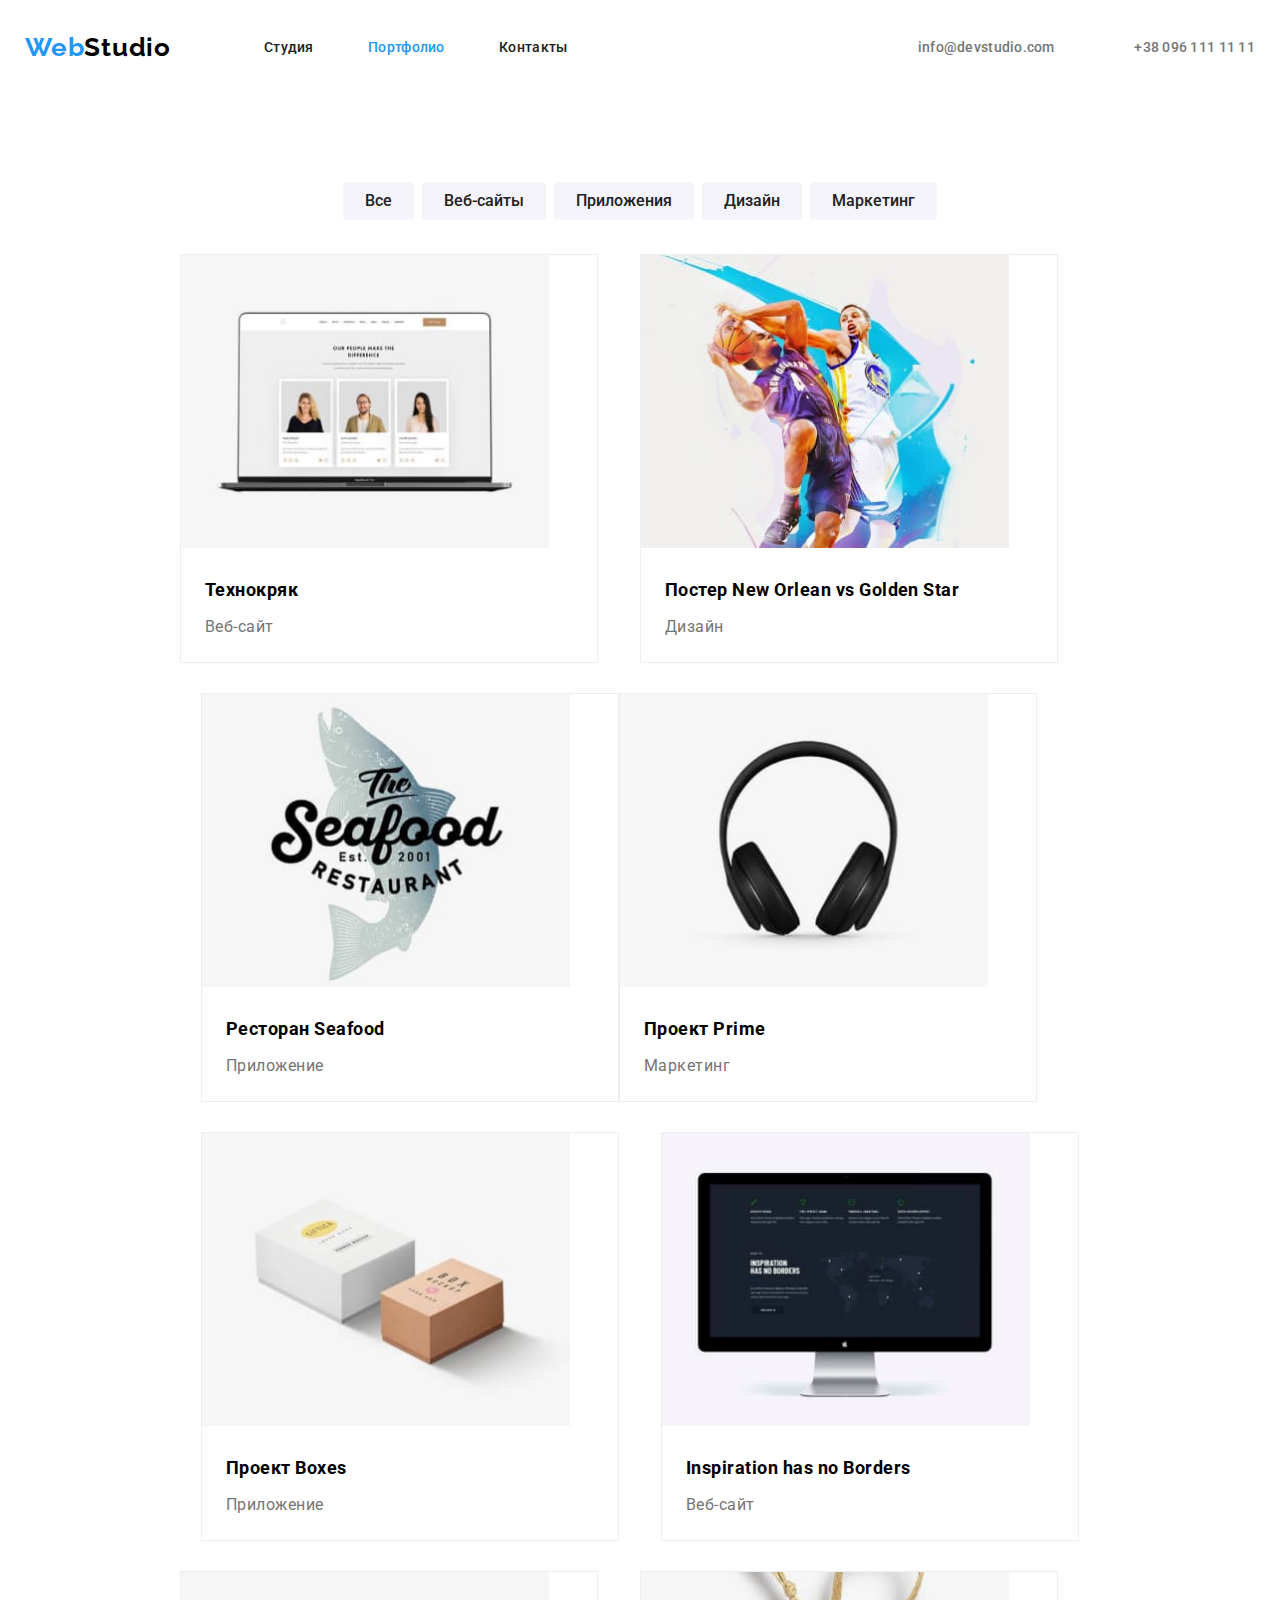
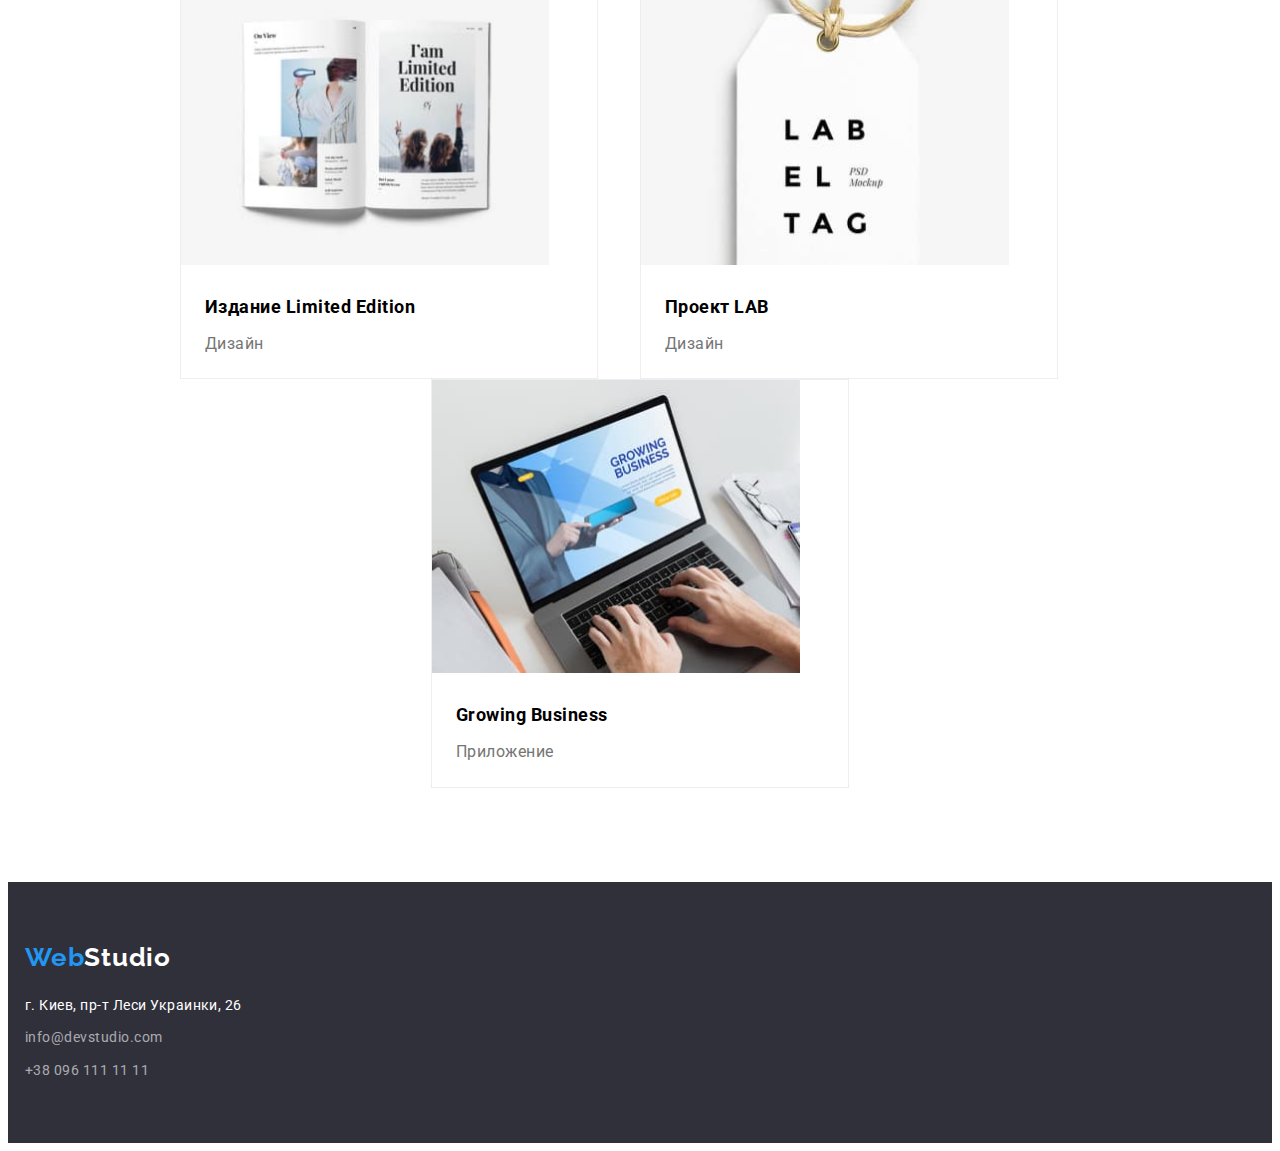
==== portfolio.html @ 66385137 "Add files via upload" ====
<!DOCTYPE html>
<html lang="ru">
  <head>
    <meta charset="UTF-8" />
    <meta name="viewport" content="width=device-width, initial-scale=1.0" />
    <title>My HTML document</title>
    <link rel="preconnect" href="https://fonts.gstatic.com" />
    <link
      href="https://fonts.googleapis.com/css2?family=Raleway:wght@700&family=Roboto:wght@400;500;700;900&display=swap"
      rel="stylesheet"
    />
    <link
      rel="stylesheet"
      href="https://cdnjs.cloudflare.com/ajax/libs/modern-normalize/1.0.0/modern-normalize.min.css"
      integrity="sha512-ISS7cAi1PEhQ8jnbJpJZMd29NlhNj4AWYyLOSp2CE/CsHxTCu+r+t0D2yoJudVrd0/8fTVPUVDzY5Tvli75u/g=="
      crossorigin="anonymous"
    />
    <link rel="stylesheet" href="./css/style.css" />
  </head>

  <body>
    <!-- navigation -->
    <header>
      <nav class="navigation">
        <!-- logo -->
        <a href="./index.html" class="logo-nav"
          ><span class="logo-main">Web</span>Studio</a
        >

        <!-- links -->
        <ul class="main-nav">
          <li class="nav-item">
            <a href="./index.html" class="link">Студия</a>
          </li>
          <li class="nav-item">
            <a href="./portfolio.html" class="link current">Портфолио</a>
          </li>
          <li class="nav-item"><a href="#" class="link">Контакты</a></li>
        </ul>

        <!-- contacts -->
        <ul class="contact-nav">
          <li class="nav-item">
            <a href="mailto:info@devstudio.com" class="link"
              >info@devstudio.com</a
            >
          </li>
          <li class="nav-item">
            <a href="tel:+380961111111" class="link">+38 096 111 11 11</a>
          </li>
        </ul>
      </nav>
    </header>

    <main>
      <h1 class="visually-hidden">Наши проекты</h1>

      <!-- filter -->
      <section class="section">
        <ul class="filter">
          <li class="item">
            <button type="button" class="radio-btn">Все</button>
          </li>
          <li class="item">
            <button type="button" class="radio-btn">Веб-сайты</button>
          </li>
          <li class="item">
            <button type="button" class="radio-btn">Приложения</button>
          </li>
          <li class="item">
            <button type="button" class="radio-btn">Дизайн</button>
          </li>
          <li class="item">
            <button type="button" class="radio-btn">Маркетинг</button>
          </li>
        </ul>

        <h2 class="visually-hidden">Примеры проектов</h2>

        <!-- project list -->

        <ul class="projects">
          <li class="item">
            <a href="#" class="filter-item">
              <img
                src="./images/kat1.jpg"
                alt="открытый ноутбук"
                width="368"
                height="293"
              />
              <div class="item-text">
                <h3 class="project-title">Технокряк</h3>
                <p class="project-text">Веб-сайт</p>
              </div>
            </a>
          </li>
          <li class="item">
            <a href="#" class="filter-item">
              <img
                src="./images/kat2.jpg"
                alt="два баскетболиста с мячем"
                width="368"
                height="293"
              />
              <div class="item-text">
                <h3 class="project-title">Постер New Orlean vs Golden Star</h3>
                <p class="project-text">Дизайн</p>
              </div>
            </a>
          </li>
          <li class="item">
            <a href="#" class="filter-item">
              <img
                src="./images/kat3.jpg"
                alt="логотип ресторана"
                width="368"
                height="293"
              />
              <div class="item-text">
                <h3 class="project-title">Ресторан Seafood</h3>
                <p class="project-text">Приложение</p>
              </div>
            </a>
          </li>
          <li class="item">
            <a href="#" class="filter-item">
              <img
                src="./images/kat4.jpg"
                alt="наушники"
                width="368"
                height="293"
              />
              <div class="item-text">
                <h3 class="project-title">Проект Prime</h3>
                <p class="project-text">Маркетинг</p>
              </div>
            </a>
          </li>
          <li class="item">
            <a href="#" class="filter-item">
              <img
                src="./images/kat5.jpg"
                alt="две коробки"
                width="368"
                height="293"
              />
              <div class="item-text">
                <h3 class="project-title">Проект Boxes</h3>
                <p class="project-text">Приложение</p>
              </div>
            </a>
          </li>
          <li class="item">
            <a href="#" class="filter-item">
              <img
                src="./images/kat6.jpg"
                alt="монитор"
                width="368"
                height="293"
              />
              <div class="item-text">
                <h3 class="project-title">Inspiration has no Borders</h3>
                <p class="project-text">Веб-сайт</p>
              </div>
            </a>
          </li>
          <li class="item">
            <a href="#" class="filter-item">
              <img
                src="./images/kat7.jpg"
                alt="книга"
                width="368"
                height="293"
              />
              <div class="item-text">
                <h3 class="project-title">Издание Limited Edition</h3>
                <p class="project-text">Дизайн</p>
              </div>
            </a>
          </li>
          <li class="item">
            <a href="#" class="filter-item">
              <img
                src="./images/kat8.jpg"
                alt="визитка на нитке"
                width="368"
                height="293"
              />
              <div class="item-text">
                <h3 class="project-title">Проект LAB</h3>
                <p class="project-text">Дизайн</p>
              </div>
            </a>
          </li>
          <li class="item">
            <a href="#" class="filter-item">
              <img
                src="./images/kat9.jpg"
                alt="ноутбук"
                width="368"
                height="293"
              />
              <div class="item-text">
                <h3 class="project-title">Growing Business</h3>
                <p class="project-text">Приложение</p>
              </div>
            </a>
          </li>
        </ul>
      </section>
    </main>

    <footer>
      <address class="address">
        <section class="section">
          <!-- logo -->
          <a href="./index.html" class="logo-address"
            ><span class="logo-main">Web</span>Studio</a
          >

          <!-- contacts -->
          <ul class="address-links">
            <li class="item">
              <a href="https://goo.su/33cc" class="link"
                >г. Киев, пр-т Леси Украинки, 26</a
              >
            </li>
            <li class="item">
              <a href="mailto:info@devstudio.com" class="link contact"
                >info@devstudio.com</a
              >
            </li>
            <li class="item">
              <a href="tel:+380961111111" class="link contact"
                >+38 096 111 11 11</a
              >
            </li>
          </ul>
        </section>
      </address>
    </footer>
  </body>
</html>
---- css/style.css ----
:root {
  --primary-text-color: #000000;
  --navigation-text-color: #212121;
  --secondary-text-color: #757575;
  --accent-color: #2196f3;
  --accent-color-text: #ffffff;
  --section-bg-color: #f5f4fa;
  --address-bg-color: #2f303a;
  --buttons-bg: #f5f4fa;
  --main-font-family: Roboto, sans-serif;
  --main-logo-font: Raleway, sans-serif;
}

body {
  background-color: #ffffff;
  color: var(--primary-text-color);
  letter-spacing: 0.03em;
  font-family: var(--main-font-family);
}

/* current page nav accent */
.main-nav .link.current {
  color: var(--accent-color);
}

/* section wraper */
.section {
  margin: 0 auto;
  width: 1230px;
  padding: 94px 15px;
}

/* ---------- Header and Footer start ---------- */

/* logo */
.logo-nav {
  text-decoration: none;
  color: var(--primary-text-color);
  font-family: var(--main-logo-font);
  font-weight: 700;
  font-size: 26px;
  line-height: 1.2;
  letter-spacing: 0.03em;

  margin-right: 93px;
}

.logo-main {
  color: var(--accent-color);
}

/* Navigation section */
.navigation {
  margin: 0 auto;
  width: 1230px;
  padding: 0px 15px;

  display: flex;
  align-items: center;
}

.main-nav,
.contact-nav {
  margin: 0px;
  padding: 0px;
  list-style: none;
}

.navigation .nav-item {
  align-items: center;
  display: inline-flex;
}

.navigation .contact-nav {
  margin-left: auto;
}

.navigation .link {
  text-decoration: none;
  color: var(--navigation-text-color);
  font-weight: 500;
  font-size: 14px;
  line-height: 1.14;
  letter-spacing: 0.02em;

  padding-top: 32px;
  padding-bottom: 32px;
}

.contact-nav .link {
  color: var(--secondary-text-color);
}

.contact-nav .nav-item::before {
  content: "";
  height: 15px;
  width: 15px;
  background-repeat: no-repeat;
  background-size: contain;
  background-position: center;
  margin-right: 10px;
}

.contact-nav .nav-item.mail::before {
  background-image: url("../images/envelope.svg");
}

.contact-nav .nav-item.phone::before {
  background-image: url("../images/smartphone.svg");
}

.main-nav .link:hover,
.main-nav .link:focus,
.contact-nav .link:hover,
.contact-nav .link:focus {
  color: var(--accent-color);
}

.navigation .nav-item:not(:last-child) {
  margin-right: 50px;
}

/* adress */
.address {
  background-color: var(--address-bg-color);
  font-style: normal;
}

.address .section {
  padding-top: 60px;
  padding-bottom: 60px;
}

.address .logo-address {
  color: var(--accent-color-text);
  font-family: var(--main-logo-font);
  font-weight: 700;
  font-size: 26px;
  line-height: 1.2;
  letter-spacing: 0.03em;
  text-decoration: none;
  display: block;
  margin-bottom: 20px;
}

.address-links {
  padding: 0px;
  list-style: none;
  margin: 0px;
}

.address-links .item:not(:last-child) {
  margin-bottom: 9px;
}

.address-links .link {
  color: var(--accent-color-text);
  font-family: var(--main-font-family);
  font-weight: 400;
  font-size: 14px;
  line-height: 1.7;
  text-decoration: none;
}

.address-links .link.contact {
  color: rgba(255, 255, 255, 0.6);
}

/* --------------- Header and Footer end --------------- */

/* --------------- INDEX.HTML START -------------------- */

/* hero */
.hero .hero-title {
  font-weight: 900;
  font-size: 44px;
  line-height: 1.4;
  letter-spacing: 0.06em;
  color: var(--accent-color-text);

  /* padding-top: 200px; */
  margin-top: 0;
  margin-bottom: 30px;
}

.hero .button {
  text-decoration: none;
  color: var(--accent-color-text);
  background-color: var(--accent-color);
  font-weight: 700;
  font-size: 16px;
  line-height: 1.87;
  letter-spacing: 0.06em;

  min-width: 200px;

  border: solid transparent;
  border-radius: 6px;
  display: inline-block;
  padding: 10px 32px;
  box-shadow: 0px 4px 4px rgba(0, 0, 0, 0.15);
  border-radius: 4px;
}

.hero {
  min-height: 600px;

  padding: 157px 0;
  display: flex;
  justify-content: center;

  background-repeat: no-repeat;
  background-position: center;
  background-size: cover;

  background-image: linear-gradient(
      to right,
      rgba(47, 48, 58, 0.4),
      rgba(47, 48, 58, 0.4)
    ),
    url("../images/hero.jpg");
}

.hero .banner {
  max-width: 1200px;
  padding-left: 15px;
  padding-right: 15px;
  text-align: center;
}

/* skills company section */
.skills {
  padding: 0px;
  list-style: none;
  margin-top: 0px;
  margin-bottom: 94px;
  display: flex;
  justify-content: space-between;
}

.skills .skills-item {
  max-width: 270px;
}

.skills .skills-item::before {
  content: "";
  display: block;
  height: 120px;
  background-color: var(--buttons-bg);
  border-radius: 4px;
  background-repeat: no-repeat;
  background-position: center;
  margin-bottom: 30px;
}

.skills .skills-item.first::before {
  background-image: url("../images/antenna.svg");
}

.skills .skills-item.second::before {
  background-image: url("../images/clock.svg");
}

.skills .skills-item.third::before {
  background-image: url("../images/diagram.svg");
}

.skills .skills-item.forth::before {
  background-image: url("../images/astronaut.svg");
}

.skills .section-title {
  font-weight: 700;
  font-size: 14px;
  line-height: 1.14;

  margin-top: 0;
  margin-bottom: 10px;
}

.skills .text {
  color: var(--secondary-text-color);
  font-weight: 400;
  font-size: 14px;
  line-height: 1.7;

  margin: 0;
}

/* examples section */
.section .example-title {
  font-weight: 700;
  font-size: 36px;
  line-height: 1.7;

  margin-top: 0;
  margin-bottom: 50px;
  text-align: center;
}

.section .example-images {
  padding: 0px;
  list-style: none;
  margin-top: 0;
  margin-bottom: 0;
  display: flex;
  justify-content: space-between;
}

/* team section */
.team-section {
  background-color: var(--section-bg-color);
}

.team-section .team-title {
  font-weight: 700;
  font-size: 36px;
  line-height: 42px;
  line-height: 1.7;
  text-align: center;

  margin-top: 0;
  margin-bottom: 50px;
}

.team-section .team-cards {
  padding: 0px;
  list-style: none;
  margin-top: 0;
  margin-bottom: 0;
  display: flex;
  justify-content: space-between;
}

.team-section .card {
  margin-bottom: 30px;
}

.team-section .card-item {
  background-color: var(--accent-color-text);
  box-shadow: 0px 1px 3px rgba(0, 0, 0, 0.12), 0px 1px 1px rgba(0, 0, 0, 0.14),
    0px 2px 1px rgba(0, 0, 0, 0.2);
  border-radius: 0px 0px 4px 4px;
  padding-bottom: 30px;
}

.card-item .headline,
.card-item .description {
  text-align: center;
}

.team-section .headline {
  font-weight: 500;
  font-size: 16px;
  line-height: 1.2;

  margin-top: 0;
  margin-bottom: 10px;
}

.team-section .description {
  color: var(--secondary-text-color);
  font-weight: 400;
  font-size: 16px;
  line-height: 19px;

  margin: 0;
}

/* --------------- INDEX.HTML END --------------- */

/* --------------- PORTFOLIO.HTML START --------- */

/* h1 h2 hiden*/
.visually-hidden {
  position: absolute;
  width: 1px;
  height: 1px;
  margin: -1px;
  border: 0;
  padding: 0;

  white-space: nowrap;
  clip-path: inset(100%);
  clip: rect(0 0 0 0);
  overflow: hidden;
}

/* filter buttons */
.filter .item:not(:last-child) {
  margin-right: 8px;
}

.section .filter {
  list-style: none;
  margin-top: 0;
  margin-bottom: 34px;
  padding: 0;

  display: flex;
  justify-content: center;
}

.filter .radio-btn {
  font-family: var(--main-font-family);
  background-color: var(--section-bg-color);
  color: var(--navigation-text-color);
  font-weight: 500;
  font-size: 16px;
  line-height: 1.62;
  margin: 0;
  border: none;
  padding: 6px 22px;
  border-radius: 4px;
  cursor: pointer;
}

.filter .radio-btn:hover,
.filter .radio-btn:focus {
  color: var(--accent-color-text);
  background-color: var(--accent-color);
  box-shadow: 0px 3px 1px rgba(0, 0, 0, 0.1), 0px 1px 2px rgba(0, 0, 0, 0.08),
    0px 2px 2px rgba(0, 0, 0, 0.12);
}

/* projexts section */
.filter-item {
  text-decoration: none;
  margin: 0;
}

.projects {
  list-style: none;
  margin: 0;
  padding: 0;
  display: flex;
  flex-wrap: wrap;
  justify-content: center;
}

.projects .item {
  margin-top: 0;
  margin-bottom: 30px;
  min-height: 404px;
  border: 1px solid #eeeeee;
}

.projects .item:not(:nth-child(3n)) {
  margin-right: 42px;
}

.projects .item:nth-last-child(-n + 3) {
  margin-bottom: 0px;
}

.projects .item:hover,
.projects .item:focus {
  box-shadow: 0px 1px 1px rgba(0, 0, 0, 0.12), 0px 4px 4px rgba(0, 0, 0, 0.06),
    1px 4px 6px rgba(0, 0, 0, 0.16);
}

.projects .project-title {
  color: var(--primary-text-color);
  font-weight: 700;
  font-size: 18px;
  line-height: 2;

  margin-top: 0;
  margin-bottom: 4px;
}

.projects .project-text {
  color: var(--secondary-text-color);
  font-weight: 400;
  font-size: 16px;
  line-height: 1.87;

  margin: 0;
}

.filter-item .item-text {
  padding: 20px 24px;
  width: 368px;
}

/* --------------- PORTFOLIO.HTML END --------------- */
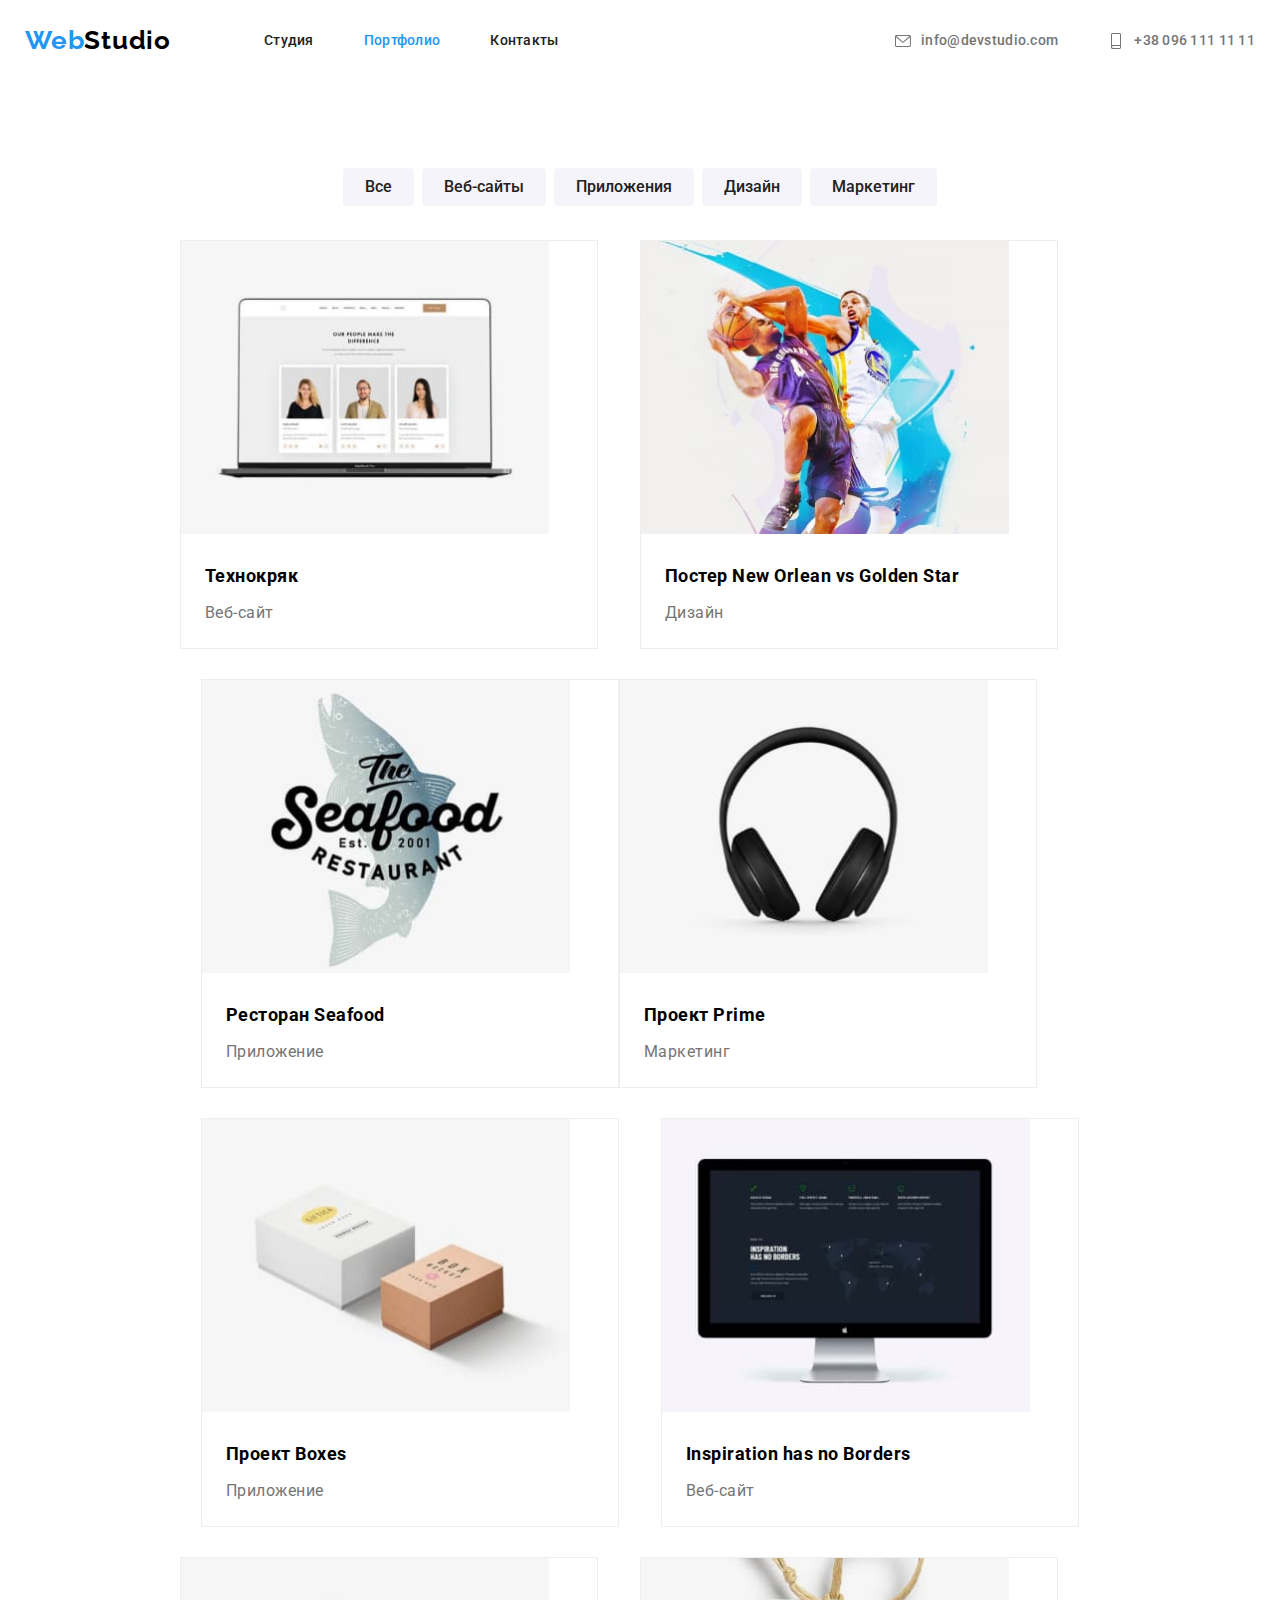
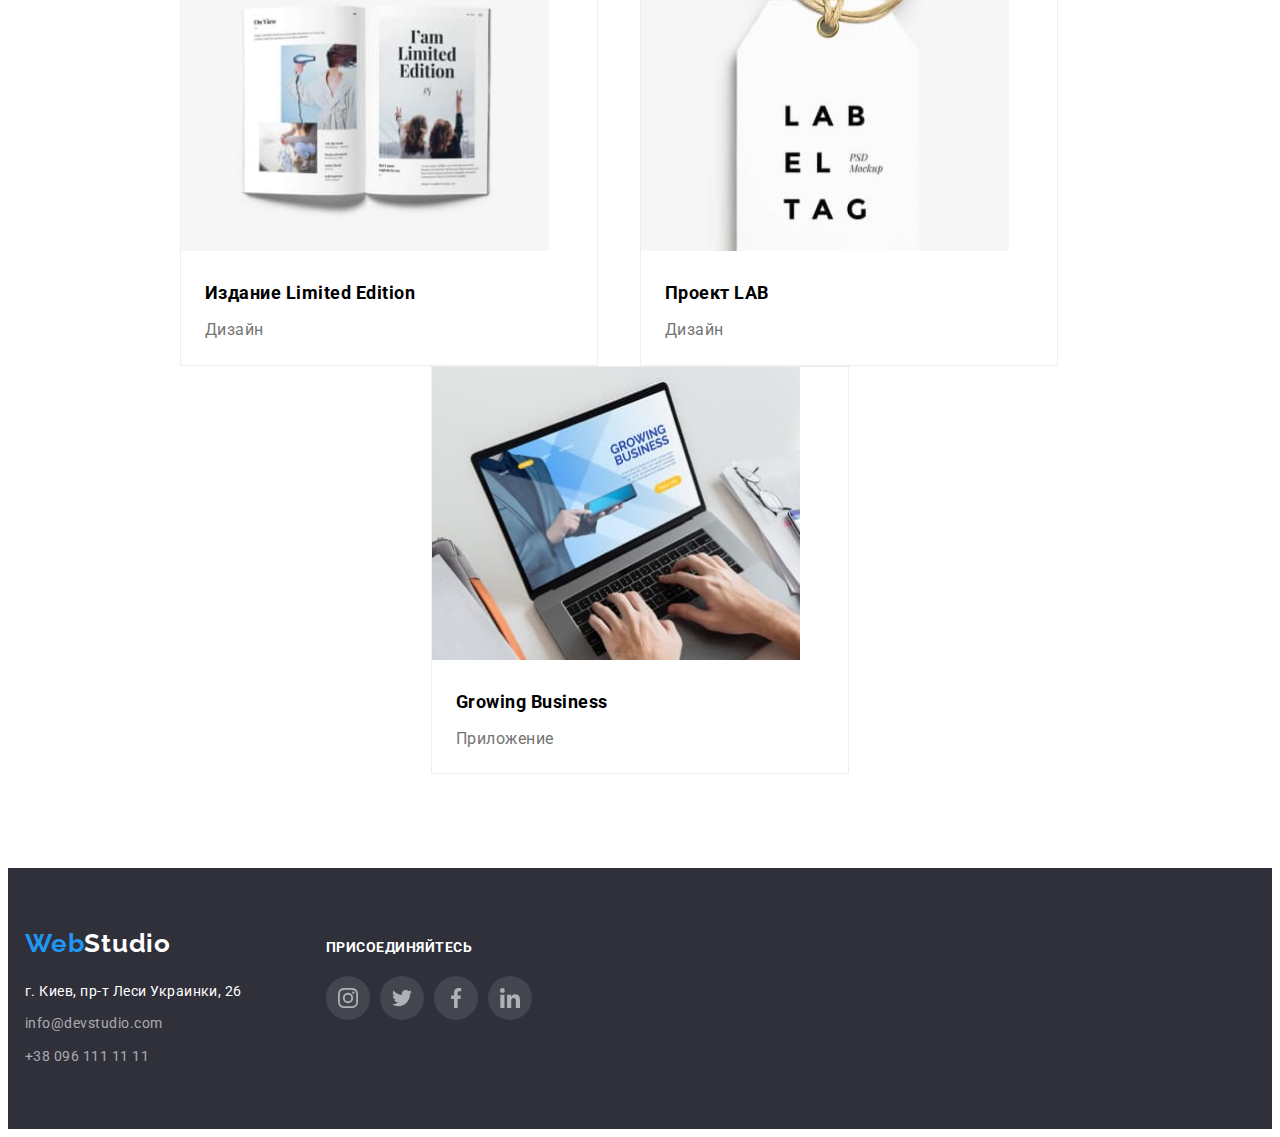
==== commit 99470b86: "upd" ====
--- a/portfolio.html
+++ b/portfolio.html
@@ -40,13 +40,21 @@
 
         <!-- contacts -->
         <ul class="contact-nav">
-          <li class="nav-item">
-            <a href="mailto:info@devstudio.com" class="link"
-              >info@devstudio.com</a
+          <li class="nav-item mail">
+            <a href="mailto:info@devstudio.com" class="link">
+              <svg class="nav-icon">
+                <use href="./images/symbol-defs.svg#icon-envelope"></use>
+              </svg>
+              info@devstudio.com
+            </a>
+          </li>
+          <li class="nav-item phone">
+            <a href="tel:+380961111111" class="link">
+              <svg class="nav-icon">
+                <use href="./images/symbol-defs.svg#icon-smartphone"></use>
+              </svg>
+              +38 096 111 11 11</a
             >
-          </li>
-          <li class="nav-item">
-            <a href="tel:+380961111111" class="link">+38 096 111 11 11</a>
           </li>
         </ul>
       </nav>
@@ -213,29 +221,65 @@
     <footer>
       <address class="address">
         <section class="section">
-          <!-- logo -->
-          <a href="./index.html" class="logo-address"
-            ><span class="logo-main">Web</span>Studio</a
-          >
-
-          <!-- contacts -->
-          <ul class="address-links">
-            <li class="item">
-              <a href="https://goo.su/33cc" class="link"
-                >г. Киев, пр-т Леси Украинки, 26</a
-              >
-            </li>
-            <li class="item">
-              <a href="mailto:info@devstudio.com" class="link contact"
-                >info@devstudio.com</a
-              >
-            </li>
-            <li class="item">
-              <a href="tel:+380961111111" class="link contact"
-                >+38 096 111 11 11</a
-              >
-            </li>
-          </ul>
+          <div class="address-section">
+            <!-- logo -->
+            <a href="./index.html" class="logo-address"
+              ><span class="logo-main">Web</span>Studio</a
+            >
+
+            <!-- contacts -->
+            <ul class="address-links">
+              <li class="item">
+                <a href="https://goo.su/33cc" class="link"
+                  >г. Киев, пр-т Леси Украинки, 26</a
+                >
+              </li>
+              <li class="item">
+                <a href="mailto:info@devstudio.com" class="link contact"
+                  >info@devstudio.com</a
+                >
+              </li>
+              <li class="item">
+                <a href="tel:+380961111111" class="link contact"
+                  >+38 096 111 11 11</a
+                >
+              </li>
+            </ul>
+          </div>
+          <!-- social netwoks -->
+          <div class="networks-links">
+            <p class="networks-title">присоединяйтесь</p>
+            <ul class="social-networks">
+              <li class="item">
+                <a class="social-link" href="#">
+                  <svg class="social-icon">
+                    <use href="./images/symbol-defs.svg#icon-instagram"></use>
+                  </svg>
+                </a>
+              </li>
+              <li class="item">
+                <a class="social-link" href="#">
+                  <svg class="social-icon">
+                    <use href="./images/symbol-defs.svg#icon-twitter"></use>
+                  </svg>
+                </a>
+              </li>
+              <li class="item">
+                <a class="social-link" href="#">
+                  <svg class="social-icon">
+                    <use href="./images/symbol-defs.svg#icon-facebook"></use>
+                  </svg>
+                </a>
+              </li>
+              <li class="item">
+                <a class="social-link" href="#">
+                  <svg class="social-icon">
+                    <use href="./images/symbol-defs.svg#icon-linkedin"></use>
+                  </svg>
+                </a>
+              </li>
+            </ul>
+          </div>
         </section>
       </address>
     </footer>
--- a/css/style.css
+++ b/css/style.css
@@ -2,6 +2,7 @@
   --primary-text-color: #000000;
   --navigation-text-color: #212121;
   --secondary-text-color: #757575;
+  --svg-color: #afb1b8;
   --accent-color: #2196f3;
   --accent-color-text: #ffffff;
   --section-bg-color: #f5f4fa;
@@ -64,11 +65,13 @@
   margin: 0px;
   padding: 0px;
   list-style: none;
+  display: inline-flex;
 }
 
 .navigation .nav-item {
   align-items: center;
   display: inline-flex;
+  padding: 25px 0;
 }
 
 .navigation .contact-nav {
@@ -82,31 +85,20 @@
   font-size: 14px;
   line-height: 1.14;
   letter-spacing: 0.02em;
-
-  padding-top: 32px;
-  padding-bottom: 32px;
+  padding: 0;
 }
 
 .contact-nav .link {
   color: var(--secondary-text-color);
-}
-
-.contact-nav .nav-item::before {
-  content: "";
-  height: 15px;
-  width: 15px;
-  background-repeat: no-repeat;
-  background-size: contain;
-  background-position: center;
+  display: flex;
+  align-items: center;
+}
+
+.nav-item .nav-icon {
+  width: 16px;
+  height: 16px;
+  fill: currentColor;
   margin-right: 10px;
-}
-
-.contact-nav .nav-item.mail::before {
-  background-image: url("../images/envelope.svg");
-}
-
-.contact-nav .nav-item.phone::before {
-  background-image: url("../images/smartphone.svg");
 }
 
 .main-nav .link:hover,
@@ -129,6 +121,13 @@
 .address .section {
   padding-top: 60px;
   padding-bottom: 60px;
+  display: flex;
+}
+
+.address .address-section {
+  display: block;
+  width: 231px;
+  margin-right: 70px;
 }
 
 .address .logo-address {
@@ -164,6 +163,22 @@
 
 .address-links .link.contact {
   color: rgba(255, 255, 255, 0.6);
+}
+
+.networks-links .networks-title {
+  text-transform: uppercase;
+  font-weight: 700;
+  font-size: 14px;
+  line-height: 1.14;
+  margin: 0;
+  padding-top: 12px;
+  color: var(--accent-color-text);
+  margin-bottom: 20px;
+}
+
+.networks-links .social-link {
+  background-color: rgba(255, 255, 255, 0.1);
+  border-radius: 50%;
 }
 
 /* --------------- Header and Footer end --------------- */
@@ -364,7 +379,88 @@
   font-size: 16px;
   line-height: 19px;
 
-  margin: 0;
+  margin-top: 0;
+  margin-bottom: 10px;
+}
+
+.social-networks {
+  padding: 0;
+  margin: 0;
+  list-style: none;
+  display: flex;
+  justify-content: center;
+}
+
+.social-networks .social-link {
+  text-decoration: none;
+  display: flex;
+  justify-content: center;
+  align-items: center;
+  width: 44px;
+  height: 44px;
+  color: var(--svg-color);
+}
+
+.social-networks .item:not(:last-child) {
+  margin-right: 10px;
+}
+
+.social-networks .social-link:hover {
+  background-color: var(--accent-color);
+  color: var(--accent-color-text);
+  border-radius: 50px;
+}
+
+.social-networks .social-icon {
+  width: 20px;
+  height: 20px;
+  fill: currentColor;
+}
+
+/* clients section */
+.section .clients-title {
+  margin: 0;
+  text-align: center;
+  font-weight: 700;
+  font-size: 36px;
+  line-height: 1.17;
+  letter-spacing: 0.03em;
+  color: var(--navigation-text-color);
+  margin-bottom: 50px;
+}
+
+.section .clients-logo {
+  margin: 0;
+  padding: 0;
+  list-style: none;
+  display: flex;
+  justify-content: space-between;
+}
+
+.clients-logo .item {
+  display: flex;
+  align-items: center;
+  justify-content: center;
+}
+
+.clients-logo .link {
+  color: var(--svg-color);
+  width: 170px;
+  height: 90px;
+  border: 1px solid var(--svg-color);
+  border-radius: 4px;
+}
+
+.clients-logo .link:hover {
+  color: var(--accent-color);
+  border: 1px solid var(--accent-color);
+  border-radius: 4px;
+}
+
+.clients-logo .logo-icon {
+  width: 170px;
+  height: 90px;
+  fill: currentColor;
 }
 
 /* --------------- INDEX.HTML END --------------- */
